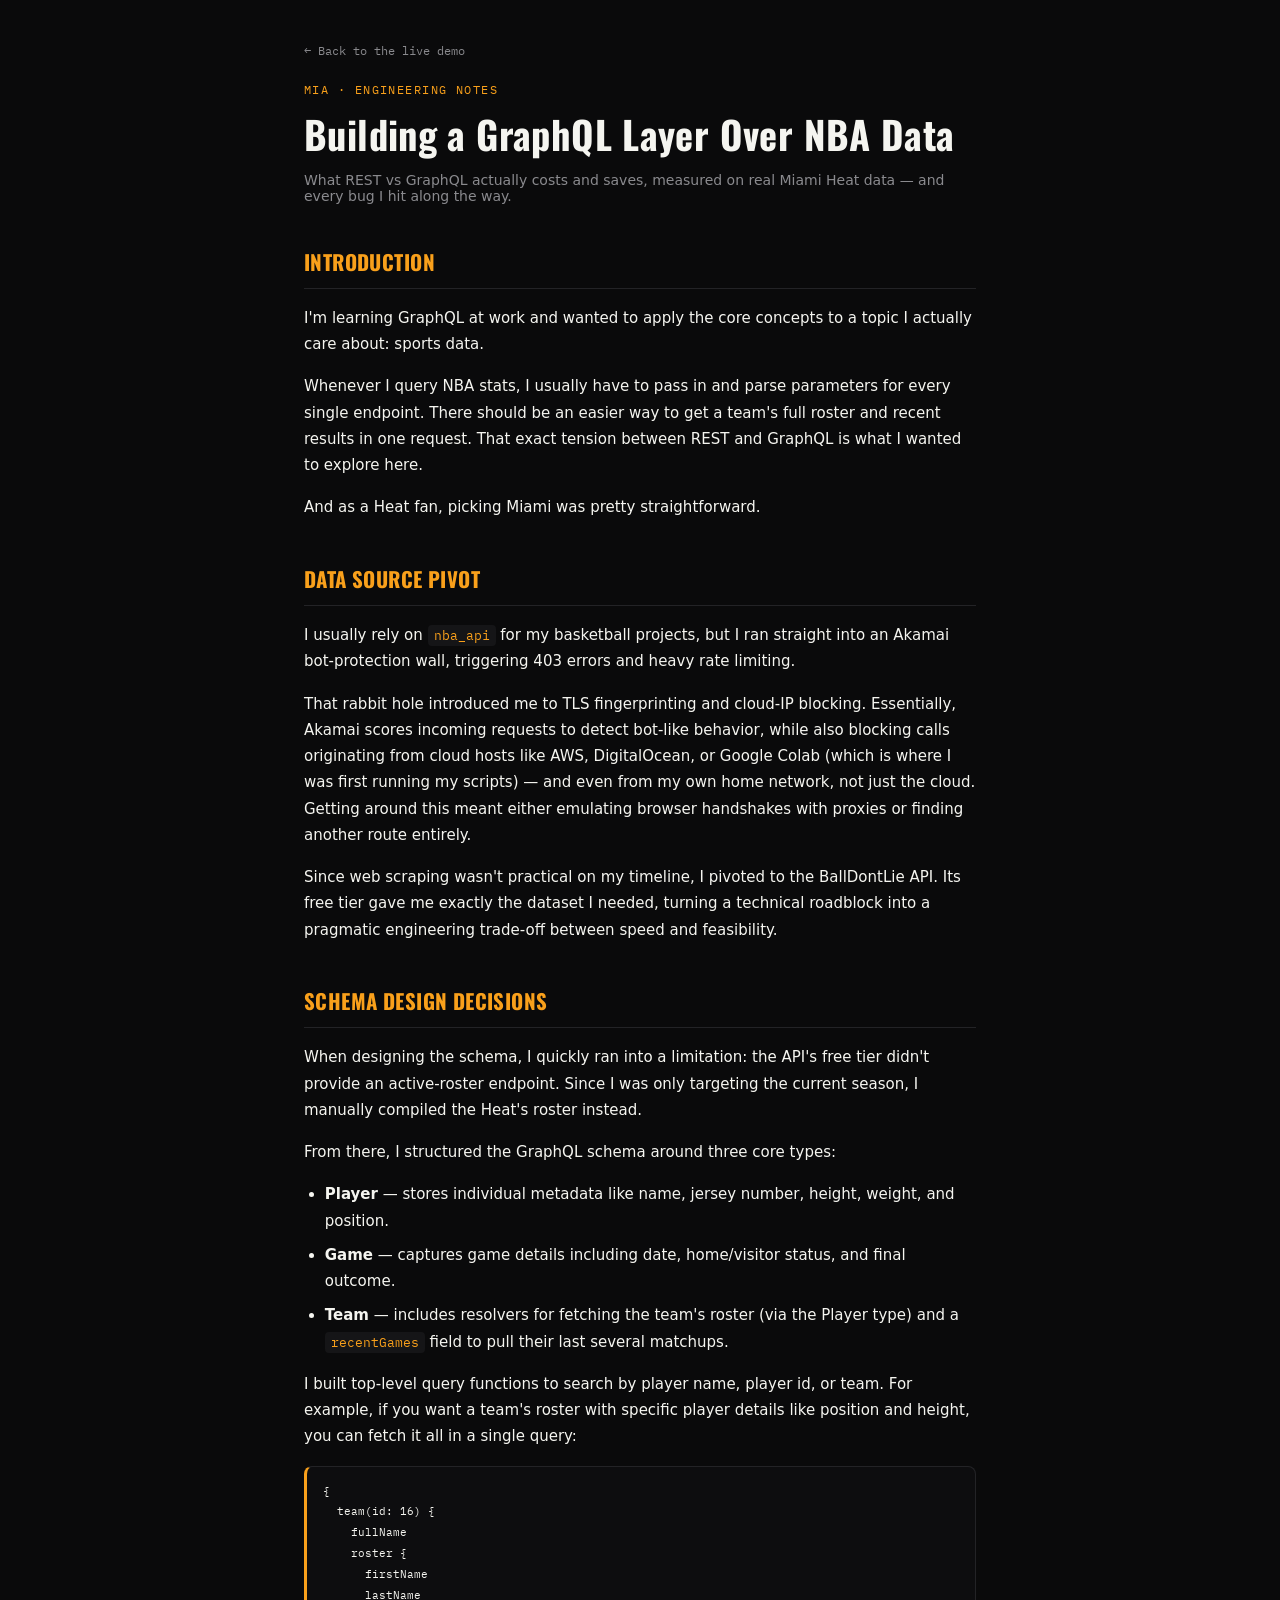
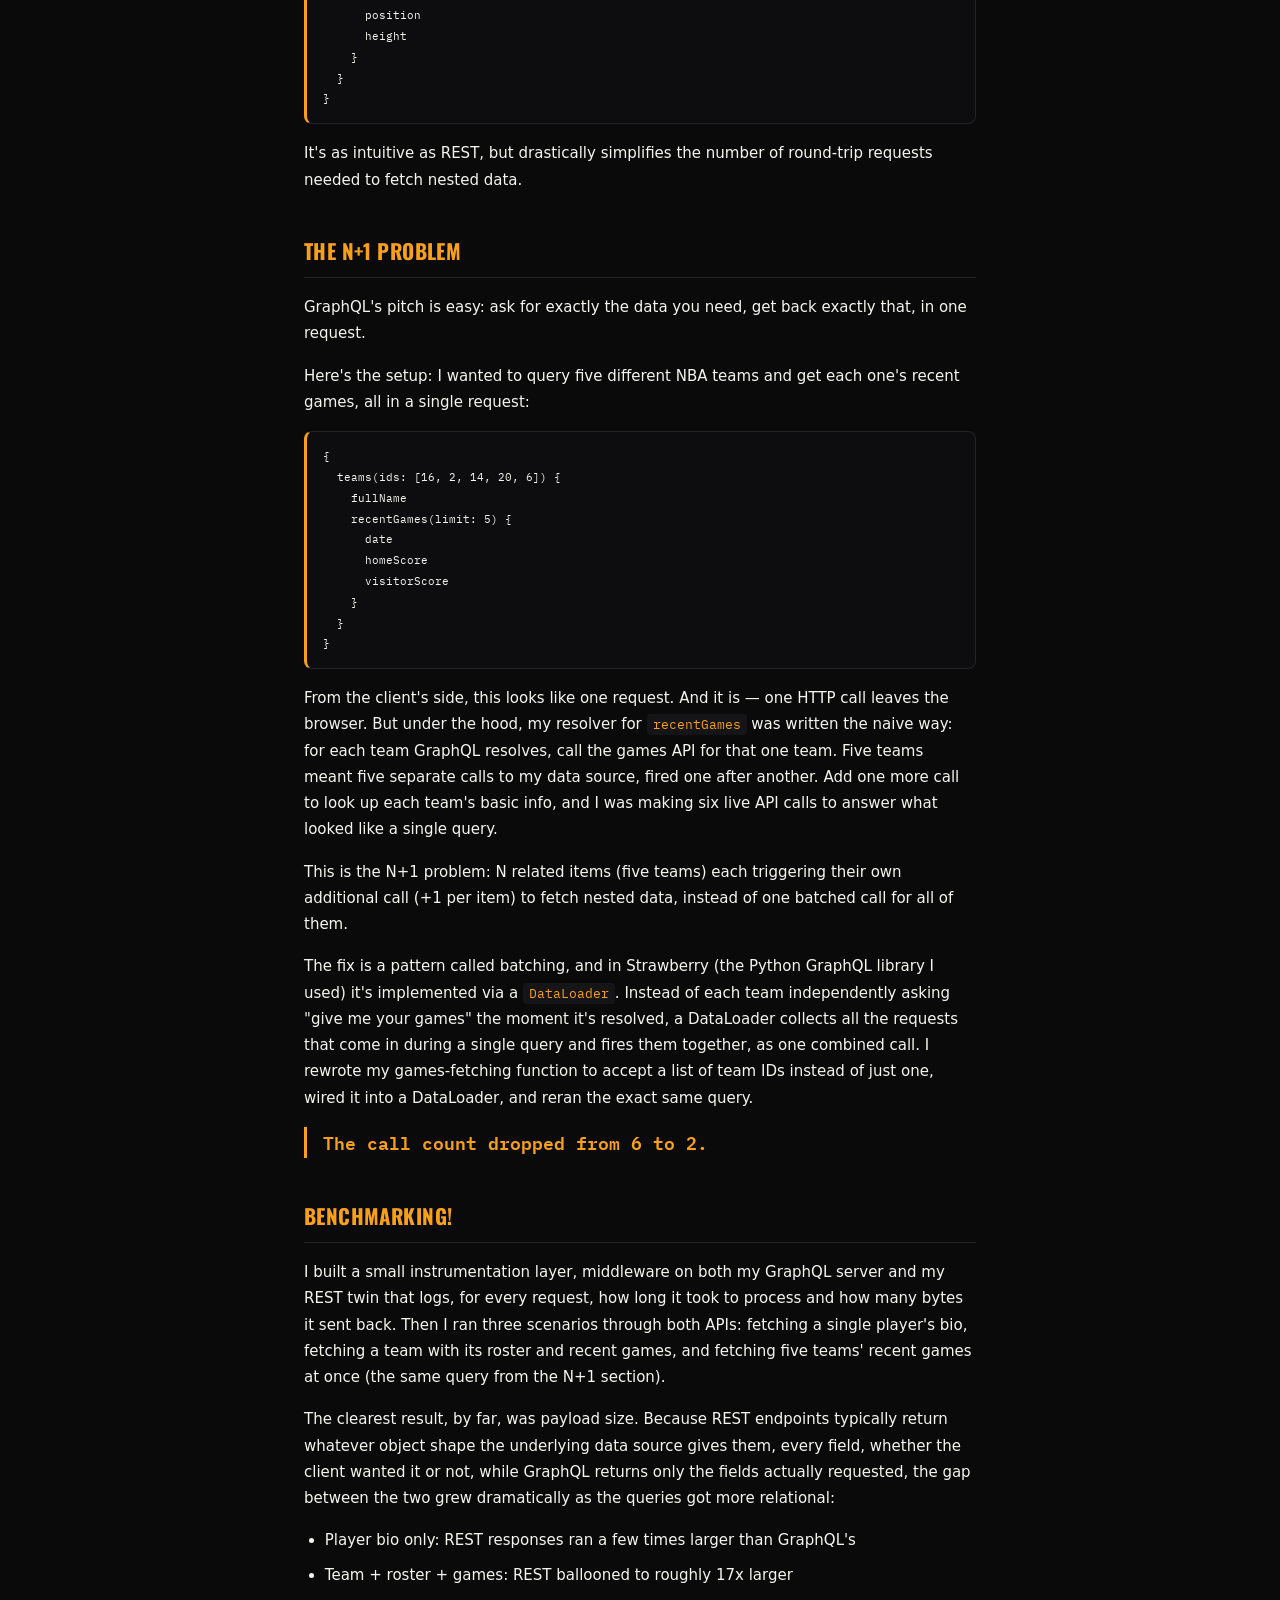
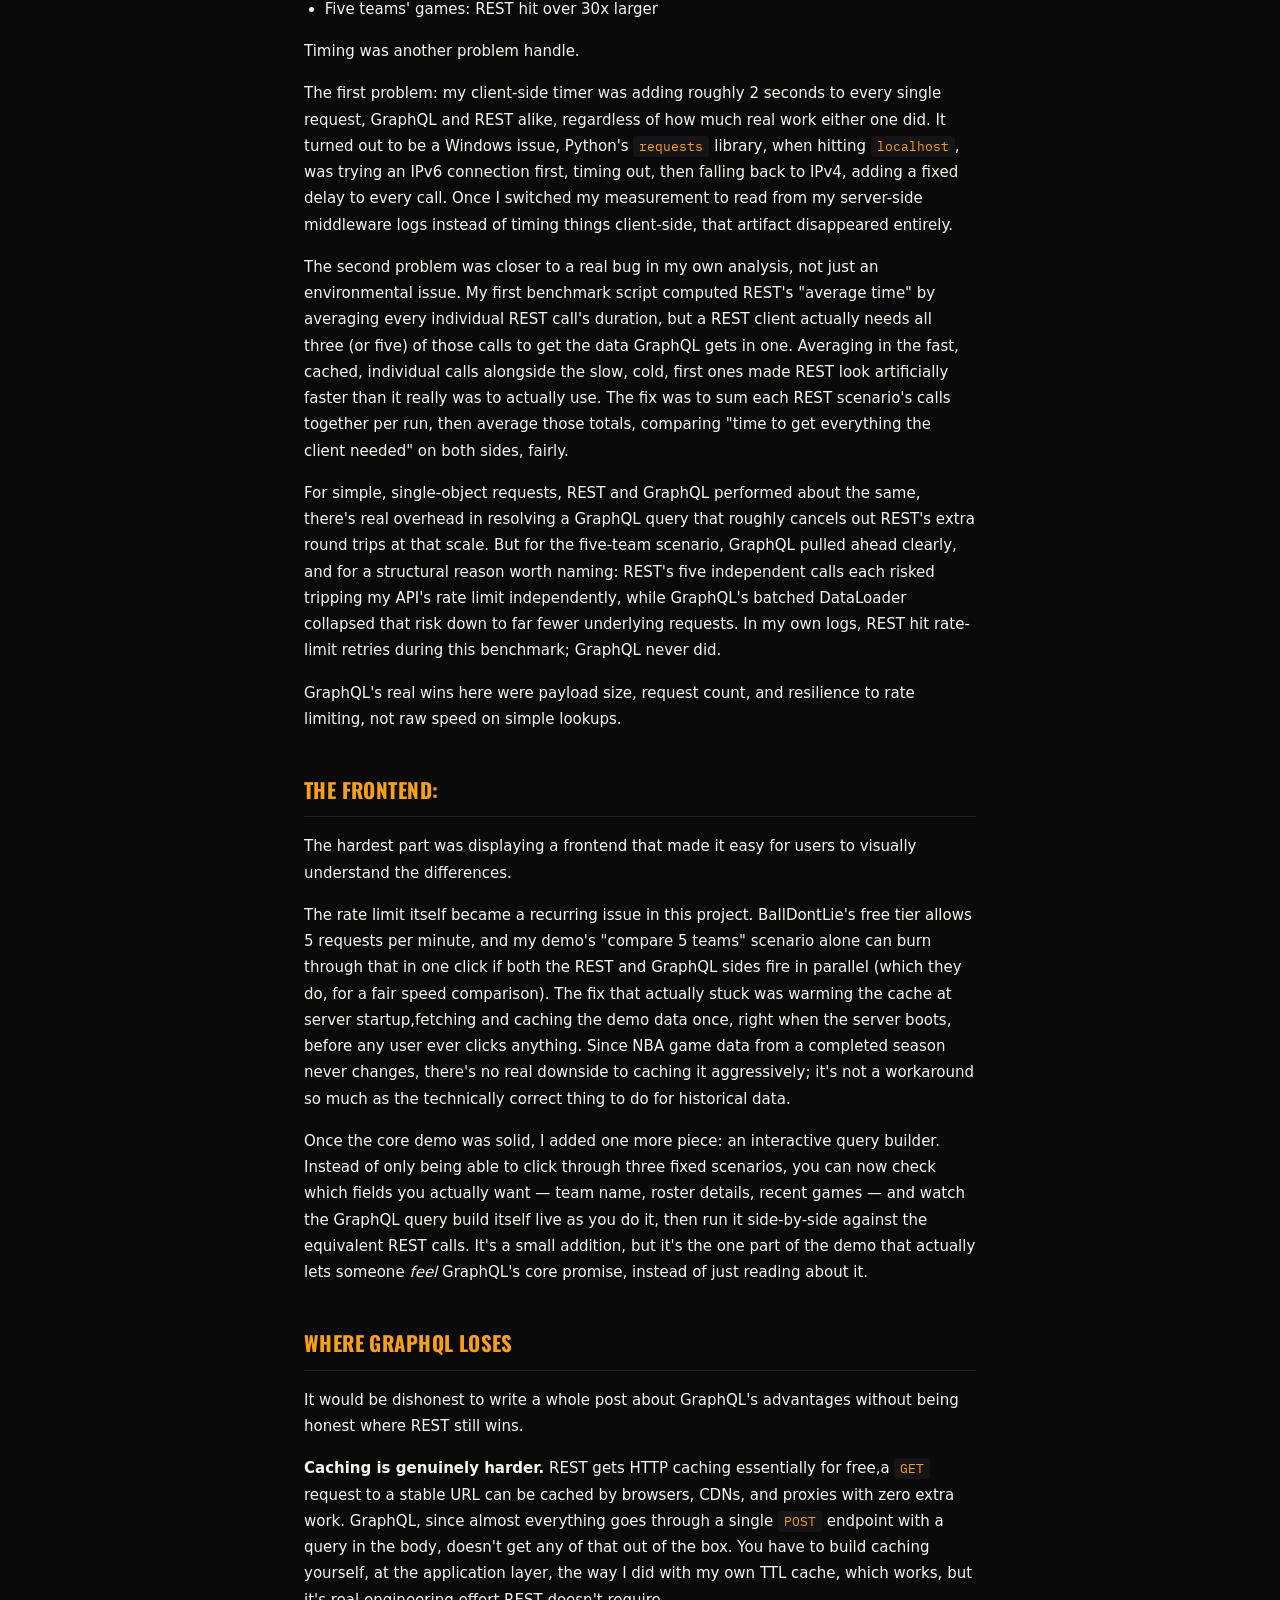
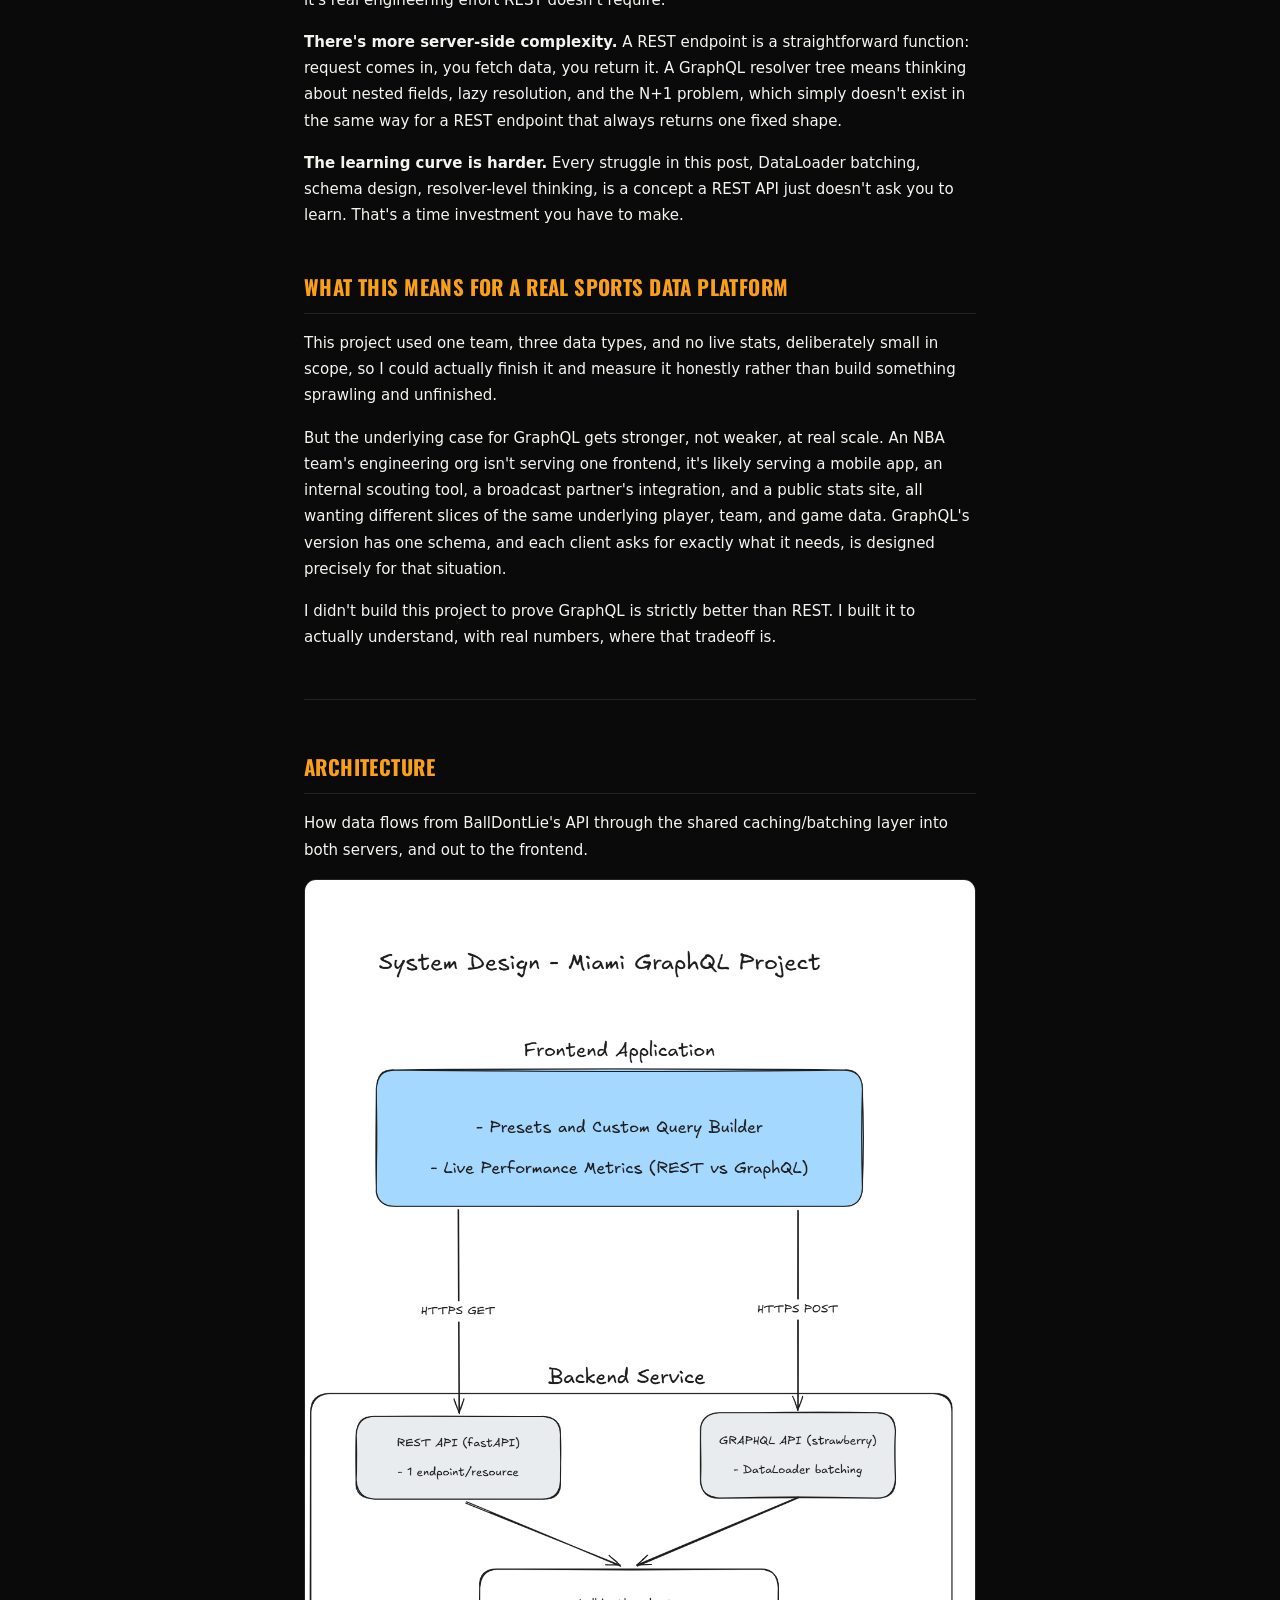
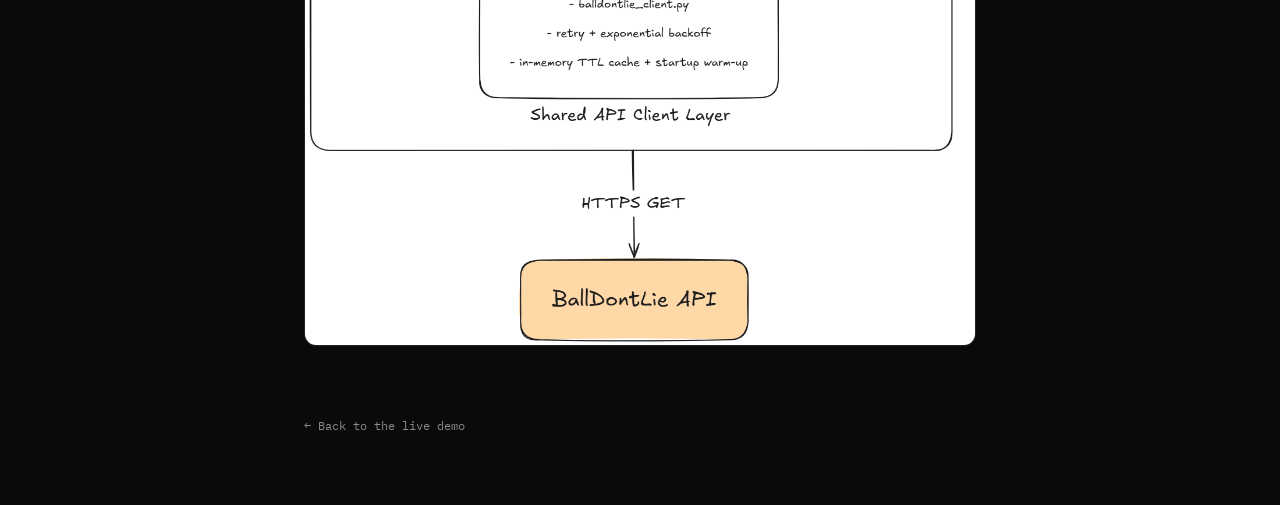
==== frontend/blog.html @ 453917a6 "blog post + arch diagram done" ====
<!DOCTYPE html>
<html lang="en">
<head>
<meta charset="UTF-8" />
<meta name="viewport" content="width=device-width, initial-scale=1.0" />
<title>Building a GraphQL Layer Over NBA Data — Blog</title>
<link rel="preconnect" href="https://fonts.googleapis.com">
<link href="https://fonts.googleapis.com/css2?family=Oswald:wght@500;600;700&family=IBM+Plex+Mono:wght@400;500;600&display=swap" rel="stylesheet">
<link rel="stylesheet" href="style.css" />
<link rel="stylesheet" href="blog.css" />
</head>
<body class="blog-body">

<a href="index.html" class="back-link">← Back to the live demo</a>

<header class="blog-header">
  <p class="eyebrow">MIA · Engineering Notes</p>
  <h1>Building a GraphQL Layer Over NBA Data</h1>
  <p class="subhead">What REST vs GraphQL actually costs and saves, measured on real Miami Heat data — and every bug I hit along the way.</p>
</header>

<article class="blog-article">

  <section>
    <h2>Introduction</h2>
    <p>I'm learning GraphQL at work and wanted to apply the core concepts to a topic I actually care about: sports data.</p>
    <p>Whenever I query NBA stats, I usually have to pass in and parse parameters for every single endpoint. There should be an easier way to get a team's full roster and recent results in one request. That exact tension between REST and GraphQL is what I wanted to explore here.</p>
    <p>And as a Heat fan, picking Miami was pretty straightforward.</p>
  </section>

  <section>
    <h2>Data Source Pivot</h2>
    <p>I usually rely on <code>nba_api</code> for my basketball projects, but I ran straight into an Akamai bot-protection wall, triggering 403 errors and heavy rate limiting.</p>
    <p>That rabbit hole introduced me to TLS fingerprinting and cloud-IP blocking. Essentially, Akamai scores incoming requests to detect bot-like behavior, while also blocking calls originating from cloud hosts like AWS, DigitalOcean, or Google Colab (which is where I was first running my scripts) — and even from my own home network, not just the cloud. Getting around this meant either emulating browser handshakes with proxies or finding another route entirely.</p>
    <p>Since web scraping wasn't practical on my timeline, I pivoted to the BallDontLie API. Its free tier gave me exactly the dataset I needed, turning a technical roadblock into a pragmatic engineering trade-off between speed and feasibility.</p>
  </section>

  <section>
    <h2>Schema Design Decisions</h2>
    <p>When designing the schema, I quickly ran into a limitation: the API's free tier didn't provide an active-roster endpoint. Since I was only targeting the current season, I manually compiled the Heat's roster instead.</p>
    <p>From there, I structured the GraphQL schema around three core types:</p>
    <ul>
      <li><strong>Player</strong> — stores individual metadata like name, jersey number, height, weight, and position.</li>
      <li><strong>Game</strong> — captures game details including date, home/visitor status, and final outcome.</li>
      <li><strong>Team</strong> — includes resolvers for fetching the team's roster (via the Player type) and a <code>recentGames</code> field to pull their last several matchups.</li>
    </ul>
    <p>I built top-level query functions to search by player name, player id, or team. For example, if you want a team's roster with specific player details like position and height, you can fetch it all in a single query:</p>
    <pre class="code-block"><code>{
  team(id: 16) {
    fullName
    roster {
      firstName
      lastName
      position
      height
    }
  }
}</code></pre>
    <p>It's as intuitive as REST, but drastically simplifies the number of round-trip requests needed to fetch nested data.</p>
  </section>

  <section>
    <h2>The N+1 Problem</h2>
    <p>GraphQL's pitch is easy: ask for exactly the data you need, get back exactly that, in one request.</p>
    <p>Here's the setup: I wanted to query five different NBA teams and get each one's recent games, all in a single request:</p>
    <pre class="code-block"><code>{
  teams(ids: [16, 2, 14, 20, 6]) {
    fullName
    recentGames(limit: 5) {
      date
      homeScore
      visitorScore
    }
  }
}</code></pre>
    <p>From the client's side, this looks like one request. And it is — one HTTP call leaves the browser. But under the hood, my resolver for <code>recentGames</code> was written the naive way: for each team GraphQL resolves, call the games API for that one team. Five teams meant five separate calls to my data source, fired one after another. Add one more call to look up each team's basic info, and I was making six live API calls to answer what looked like a single query.</p>
    <p>This is the N+1 problem: N related items (five teams) each triggering their own additional call (+1 per item) to fetch nested data, instead of one batched call for all of them.</p>
    <p>The fix is a pattern called batching, and in Strawberry (the Python GraphQL library I used) it's implemented via a <code>DataLoader</code>. Instead of each team independently asking "give me your games" the moment it's resolved, a DataLoader collects all the requests that come in during a single query and fires them together, as one combined call. I rewrote my games-fetching function to accept a list of team IDs instead of just one, wired it into a DataLoader, and reran the exact same query.</p>
    <p class="callout">The call count dropped from 6 to 2.</p>
  </section>

  <section>
    <h2>Benchmarking!</h2>
    <p> I built a small instrumentation layer, middleware on both my GraphQL server and my REST twin that logs, for every request, how long it took to process and how many bytes it sent back. Then I ran three scenarios through both APIs: fetching a single player's bio, fetching a team with its roster and recent games, and fetching five teams' recent games at once (the same query from the N+1 section).</p>
    <p>The clearest result, by far, was payload size. Because REST endpoints typically return whatever object shape the underlying data source gives them, every field, whether the client wanted it or not, while GraphQL returns only the fields actually requested, the gap between the two grew dramatically as the queries got more relational:</p>
    <ul>
      <li>Player bio only: REST responses ran a few times larger than GraphQL's</li>
      <li>Team + roster + games: REST ballooned to roughly 17x larger</li>
      <li>Five teams' games: REST hit over 30x larger</li>
    </ul>
    <p>Timing was another problem handle.</p>
    <p>The first problem: my client-side timer was adding roughly 2 seconds to every single request, GraphQL and REST alike, regardless of how much real work either one did. It turned out to be a Windows issue, Python's <code>requests</code> library, when hitting <code>localhost</code>, was trying an IPv6 connection first, timing out, then falling back to IPv4, adding a fixed delay to every call. Once I switched my measurement to read from my server-side middleware logs instead of timing things client-side, that artifact disappeared entirely.</p>
    <p>The second problem was closer to a real bug in my own analysis, not just an environmental issue. My first benchmark script computed REST's "average time" by averaging every individual REST call's duration, but a REST client actually needs all three (or five) of those calls to get the data GraphQL gets in one. Averaging in the fast, cached, individual calls alongside the slow, cold, first ones made REST look artificially faster than it really was to actually use. The fix was to sum each REST scenario's calls together per run, then average those totals, comparing "time to get everything the client needed" on both sides, fairly.</p>
    <p>For simple, single-object requests, REST and GraphQL performed about the same, there's real overhead in resolving a GraphQL query that roughly cancels out REST's extra round trips at that scale. But for the five-team scenario, GraphQL pulled ahead clearly, and for a structural reason worth naming: REST's five independent calls each risked tripping my API's rate limit independently, while GraphQL's batched DataLoader collapsed that risk down to far fewer underlying requests. In my own logs, REST hit rate-limit retries during this benchmark; GraphQL never did.</p>
    <p>GraphQL's real wins here were payload size, request count, and resilience to rate limiting, not raw speed on simple lookups.</p>
  </section>

  <section>
    <h2>The Frontend:</h2>
    <p>The hardest part was displaying a frontend that made it easy for users to visually understand the differences.</p>
    <p>The rate limit itself became a recurring issue in this project. BallDontLie's free tier allows 5 requests per minute, and my demo's "compare 5 teams" scenario alone can burn through that in one click if both the REST and GraphQL sides fire in parallel (which they do, for a fair speed comparison). The fix that actually stuck was warming the cache at server startup,fetching and caching the demo data once, right when the server boots, before any user ever clicks anything. Since NBA game data from a completed season never changes, there's no real downside to caching it aggressively; it's not a workaround so much as the technically correct thing to do for historical data.</p>
    <p>Once the core demo was solid, I added one more piece: an interactive query builder. Instead of only being able to click through three fixed scenarios, you can now check which fields you actually want — team name, roster details, recent games — and watch the GraphQL query build itself live as you do it, then run it side-by-side against the equivalent REST calls. It's a small addition, but it's the one part of the demo that actually lets someone <em>feel</em> GraphQL's core promise, instead of just reading about it.</p>
  </section>

  <section>
    <h2>Where GraphQL Loses</h2>
    <p>It would be dishonest to write a whole post about GraphQL's advantages without being honest where REST still wins.</p>
    <p><strong>Caching is genuinely harder.</strong> REST gets HTTP caching essentially for free,a <code>GET</code> request to a stable URL can be cached by browsers, CDNs, and proxies with zero extra work. GraphQL, since almost everything goes through a single <code>POST</code> endpoint with a query in the body, doesn't get any of that out of the box. You have to build caching yourself, at the application layer, the way I did with my own TTL cache, which works, but it's real engineering effort REST doesn't require.</p>
    <p><strong>There's more server-side complexity.</strong> A REST endpoint is a straightforward function: request comes in, you fetch data, you return it. A GraphQL resolver tree means thinking about nested fields, lazy resolution, and the N+1 problem, which simply doesn't exist in the same way for a REST endpoint that always returns one fixed shape.</p>
    <p><strong>The learning curve is harder.</strong> Every struggle in this post, DataLoader batching, schema design, resolver-level thinking,  is a concept a REST API just doesn't ask you to learn. That's a time investment you have to make.</p>
  </section>

  <section>
    <h2>What This Means for a Real Sports Data Platform</h2>
    <p>This project used one team, three data types, and no live stats,  deliberately small in scope, so I could actually finish it and measure it honestly rather than build something sprawling and unfinished.</p>
    <p>But the underlying case for GraphQL gets stronger, not weaker, at real scale. An NBA team's engineering org isn't serving one frontend, it's likely serving a mobile app, an internal scouting tool, a broadcast partner's integration, and a public stats site, all wanting different slices of the same underlying player, team, and game data. GraphQL's version has one schema, and each client asks for exactly what it needs, is designed precisely for that situation.</p>
    <p>I didn't build this project to prove GraphQL is strictly better than REST. I built it to actually understand, with real numbers, where that tradeoff is.</p>
  </section>

  <section class="diagram-section">
    <h2>Architecture</h2>
    <p>How data flows from BallDontLie's API through the shared caching/batching layer into both servers, and out to the frontend.</p>
    <img src="architecture-diagram.png" alt="Architecture diagram: BallDontLie API to shared client layer to GraphQL and REST servers to frontend" class="diagram-image" />
  </section>

</article>

<a href="index.html" class="back-link back-link-bottom">← Back to the live demo</a>

</body>
</html>
---- frontend/style.css ----
:root {
  --bg: #0a0a0b;
  --panel: #151517;
  --panel-border: #232326;
  --heat-red: #98002e;
  --heat-red-bright: #c2185b;
  --heat-gold: #f9a01b;
  --text-primary: #f5f5f0;
  --text-muted: #8a8a8e;
  --rest-accent: #7a7a82;
  --font-display: "Oswald", sans-serif;
  --font-mono: "IBM Plex Mono", monospace;
}

* { box-sizing: border-box; }

body {
  background: var(--bg);
  color: var(--text-primary);
  font-family: system-ui, sans-serif;
  max-width: 960px;
  margin: 0 auto;
  padding: 2.5rem 1.5rem 3rem;
}

.scoreboard-header {
  text-align: center;
  margin-bottom: 2rem;
}

.eyebrow {
  font-family: var(--font-mono);
  font-size: 12px;
  letter-spacing: 0.12em;
  text-transform: uppercase;
  color: var(--heat-gold);
  margin: 0 0 0.5rem;
}

.scoreboard-header h1 {
  font-family: var(--font-display);
  font-weight: 700;
  font-size: clamp(2rem, 5vw, 3rem);
  letter-spacing: 0.02em;
  text-transform: uppercase;
  margin: 0;
}

.scoreboard-header .vs {
  color: var(--heat-red-bright);
  font-style: italic;
  margin: 0 0.3em;
}

.subhead {
  color: var(--text-muted);
  font-size: 14px;
  margin: 0.6rem 0 0;
}

/* --- Mode toggle --- */
.mode-toggle {
  display: flex;
  justify-content: center;
  gap: 6px;
  margin-bottom: 1.25rem;
}

.mode-btn {
  font-family: var(--font-mono);
  font-size: 12px;
  background: transparent;
  border: 1px solid var(--panel-border);
  color: var(--text-muted);
  padding: 6px 14px;
  border-radius: 6px;
  cursor: pointer;
}

.mode-btn.active {
  color: var(--bg);
  background: var(--heat-gold);
  border-color: var(--heat-gold);
}

.mode-btn:disabled {
  opacity: 0.5;
  cursor: not-allowed;
}

/* --- Preset scenario buttons --- */
.scenario-select {
  display: flex;
  justify-content: center;
  gap: 8px;
  margin-bottom: 2rem;
  flex-wrap: wrap;
}

.scenario-btn {
  font-family: var(--font-mono);
  font-size: 13px;
  background: transparent;
  border: 1px solid var(--panel-border);
  color: var(--text-muted);
  padding: 8px 16px;
  border-radius: 999px;
  cursor: pointer;
  transition: border-color 0.15s ease, color 0.15s ease;
}

.scenario-btn:hover {
  border-color: var(--heat-gold);
  color: var(--text-primary);
}

.scenario-btn.active {
  border-color: var(--heat-gold);
  color: var(--heat-gold);
  background: rgba(249, 160, 27, 0.08);
}

.scenario-btn:focus-visible {
  outline: 2px solid var(--heat-gold);
  outline-offset: 2px;
}

.scenario-btn:disabled {
  opacity: 0.5;
  cursor: not-allowed;
}

/* --- Query builder --- */
.builder-panel {
  display: none;
  background: var(--panel);
  border: 1px solid var(--panel-border);
  border-radius: 12px;
  padding: 1.25rem;
  margin-bottom: 1.5rem;
}

.builder-panel.active {
  display: block;
}

.builder-row {
  display: flex;
  align-items: center;
  gap: 10px;
  margin-bottom: 1.25rem;
  flex-wrap: wrap;
}

.builder-row label {
  font-family: var(--font-mono);
  font-size: 12px;
  color: var(--text-muted);
}

.team-locked {
  display: flex;
  align-items: center;
  gap: 6px;
  font-family: var(--font-mono);
  font-size: 13px;
  color: var(--heat-gold);
  background: rgba(249, 160, 27, 0.08);
  border: 1px solid var(--heat-gold);
  border-radius: 6px;
  padding: 5px 12px;
}

.team-locked-note {
  font-size: 11px;
  color: var(--text-muted);
}

.builder-columns {
  display: grid;
  grid-template-columns: repeat(auto-fit, minmax(180px, 1fr));
  gap: 1.5rem;
  margin-bottom: 1.25rem;
}

.field-group-title {
  font-family: var(--font-mono);
  font-size: 12px;
  color: var(--heat-gold);
  text-transform: uppercase;
  letter-spacing: 0.05em;
  margin: 0 0 0.6rem;
}

.field-group label {
  display: block;
  font-size: 13px;
  color: var(--text-primary);
  margin-bottom: 6px;
  cursor: pointer;
}

.field-group input[type="checkbox"] {
  margin-right: 6px;
  accent-color: var(--heat-gold);
}

.nested-fields {
  padding-left: 1.1rem;
  border-left: 2px solid var(--panel-border);
}

.nested-fields.disabled {
  opacity: 0.35;
  pointer-events: none;
}

.limit-row {
  display: flex;
  align-items: center;
  gap: 8px;
}

.limit-row input {
  width: 50px;
  background: #0d0d0f;
  color: var(--text-primary);
  border: 1px solid var(--panel-border);
  border-radius: 4px;
  padding: 3px 6px;
  font-family: var(--font-mono);
  font-size: 12px;
}

.query-preview .response-body {
  max-height: 160px;
  margin-bottom: 0;
}

.run-btn {
  margin-top: 1rem;
  width: 100%;
  font-family: var(--font-display);
  font-weight: 600;
  text-transform: uppercase;
  letter-spacing: 0.04em;
  background: var(--heat-red-bright);
  color: white;
  border: none;
  border-radius: 8px;
  padding: 10px;
  cursor: pointer;
  transition: background 0.15s ease;
}

.run-btn:hover {
  background: var(--heat-gold);
  color: var(--bg);
}

.run-btn:disabled {
  background: var(--panel-border);
  color: var(--text-muted);
  cursor: not-allowed;
}

/* --- Progress bar --- */
.progress-track {
  height: 3px;
  background: var(--panel-border);
  border-radius: 999px;
  overflow: hidden;
  margin-bottom: 1.5rem;
  opacity: 0;
  transition: opacity 0.2s ease;
}

.progress-track.active {
  opacity: 1;
}

.progress-fill {
  height: 100%;
  width: 30%;
  background: linear-gradient(90deg, var(--heat-red-bright), var(--heat-gold));
  border-radius: 999px;
  animation: progress-slide 1s ease-in-out infinite;
}

@keyframes progress-slide {
  0% { transform: translateX(-100%); }
  100% { transform: translateX(400%); }
}

/* --- Matchup panels --- */
.matchup {
  display: grid;
  grid-template-columns: 1fr auto 1fr;
  gap: 1rem;
  align-items: start;
}

@media (max-width: 700px) {
  .matchup {
    grid-template-columns: 1fr;
  }
  .vs-divider {
    display: none;
  }
}

.vs-divider {
  font-family: var(--font-display);
  font-weight: 700;
  font-style: italic;
  color: var(--panel-border);
  font-size: 1.4rem;
  align-self: center;
  padding-top: 3rem;
}

.panel {
  background: var(--panel);
  border: 1px solid var(--panel-border);
  border-radius: 12px;
  padding: 1.25rem;
  border-top: 3px solid var(--rest-accent);
}

.panel-graphql {
  border-top-color: var(--heat-red-bright);
}

.panel-tag-row {
  display: flex;
  justify-content: space-between;
  align-items: center;
  margin-bottom: 0.75rem;
}

.panel-tag {
  font-family: var(--font-mono);
  font-size: 11px;
  letter-spacing: 0.08em;
  color: var(--text-muted);
}

.panel-graphql .panel-tag {
  color: var(--heat-gold);
}

.expand-btn {
  display: flex;
  align-items: center;
  gap: 4px;
  font-family: var(--font-mono);
  font-size: 11px;
  color: var(--text-muted);
  background: transparent;
  border: 1px solid var(--panel-border);
  border-radius: 6px;
  padding: 4px 8px;
  cursor: pointer;
  transition: color 0.15s ease, border-color 0.15s ease;
}

.expand-btn:hover {
  color: var(--text-primary);
  border-color: var(--text-muted);
}

.panel-graphql .expand-btn:hover {
  color: var(--heat-gold);
  border-color: var(--heat-gold);
}

.response-body {
  font-family: var(--font-mono);
  font-size: 12px;
  line-height: 1.6;
  background: #0d0d0f;
  border: 1px solid var(--panel-border);
  border-radius: 8px;
  padding: 12px;
  max-height: 220px;
  overflow: auto;
  white-space: pre-wrap;
  word-break: break-word;
  color: var(--text-primary);
  margin: 0 0 1rem;
  position: relative;
}

.response-body.is-error {
  color: var(--heat-red-bright);
}

.stat-line {
  display: flex;
  gap: 1.25rem;
  border-top: 1px solid var(--panel-border);
  padding-top: 0.85rem;
}

.stat {
  display: flex;
  flex-direction: column;
}

.stat-value {
  font-family: var(--font-mono);
  font-weight: 600;
  font-size: 18px;
  color: var(--text-primary);
}

.panel-graphql .stat-value {
  color: var(--heat-gold);
  text-shadow: 0 0 12px rgba(249, 160, 27, 0.35);
}

.panel-rest .stat-value {
  text-shadow: 0 0 12px rgba(122, 122, 130, 0.25);
}

.stat-label {
  font-family: var(--font-mono);
  font-size: 10px;
  color: var(--text-muted);
  text-transform: uppercase;
  letter-spacing: 0.06em;
}

/* --- JSON syntax highlighting --- */
.json-key { color: var(--heat-gold); }
.json-string { color: #d7d7d2; }
.json-number { color: var(--heat-red-bright); }
.json-boolean, .json-null { color: var(--text-muted); font-style: italic; }

/* --- Coming soon section --- */
.coming-soon {
  margin-top: 2.5rem;
  padding-top: 2rem;
  border-top: 1px solid var(--panel-border);
}

.coming-soon-title {
  font-family: var(--font-display);
  font-size: 14px;
  text-transform: uppercase;
  letter-spacing: 0.06em;
  color: var(--text-muted);
  text-align: center;
  margin: 0 0 1.25rem;
}

.coming-soon-grid {
  display: grid;
  grid-template-columns: repeat(auto-fit, minmax(240px, 1fr));
  gap: 1rem;
}

.coming-soon-card {
  background: var(--panel);
  border: 1px dashed var(--panel-border);
  border-radius: 12px;
  padding: 1.25rem;
  position: relative;
}

.coming-soon-icon {
  color: var(--heat-gold);
  margin-bottom: 0.6rem;
}

.coming-soon-label {
  font-family: var(--font-display);
  font-size: 15px;
  font-weight: 600;
  text-transform: uppercase;
  letter-spacing: 0.02em;
  margin: 0 0 0.5rem;
}

.coming-soon-desc {
  font-size: 13px;
  color: var(--text-muted);
  line-height: 1.5;
  margin: 0 0 0.75rem;
}

.coming-soon-badge {
  display: inline-block;
  font-family: var(--font-mono);
  font-size: 10px;
  text-transform: uppercase;
  letter-spacing: 0.06em;
  color: var(--text-muted);
  border: 1px solid var(--panel-border);
  border-radius: 999px;
  padding: 3px 10px;
}

.rate-limit-note {
  text-align: center;
  color: var(--text-muted);
  font-size: 12px;
  margin-top: 2rem;
}

/* --- Modal --- */
.modal-overlay {
  display: none;
  position: fixed;
  inset: 0;
  background: rgba(0, 0, 0, 0.75);
  backdrop-filter: blur(3px);
  z-index: 100;
  align-items: center;
  justify-content: center;
  padding: 2rem;
}

.modal-overlay.open {
  display: flex;
}

.modal {
  background: var(--panel);
  border: 1px solid var(--panel-border);
  border-radius: 12px;
  width: 100%;
  max-width: 800px;
  max-height: 85vh;
  display: flex;
  flex-direction: column;
  overflow: hidden;
}

.modal-header {
  display: flex;
  align-items: center;
  gap: 12px;
  padding: 1rem 1.25rem;
  border-bottom: 1px solid var(--panel-border);
}

.modal-tag {
  font-family: var(--font-mono);
  font-size: 11px;
  color: var(--heat-gold);
  border: 1px solid var(--heat-gold);
  border-radius: 999px;
  padding: 2px 10px;
}

.modal-header h2 {
  font-family: var(--font-display);
  font-size: 16px;
  margin: 0;
  flex: 1;
  text-transform: uppercase;
  letter-spacing: 0.03em;
}

.modal-actions {
  display: flex;
  gap: 8px;
}

.copy-btn, .close-btn {
  font-family: var(--font-mono);
  font-size: 12px;
  background: transparent;
  border: 1px solid var(--panel-border);
  color: var(--text-muted);
  border-radius: 6px;
  padding: 5px 10px;
  cursor: pointer;
}

.copy-btn:hover, .close-btn:hover {
  color: var(--text-primary);
  border-color: var(--text-muted);
}

.modal-body {
  margin: 0;
  padding: 1.25rem;
  overflow: auto;
  font-family: var(--font-mono);
  font-size: 13px;
  line-height: 1.7;
  white-space: pre-wrap;
  word-break: break-word;
}

@media (prefers-reduced-motion: no-preference) {
  .response-body {
    animation: fade-in 0.2s ease;
  }
}

@keyframes fade-in {
  from { opacity: 0; }
  to { opacity: 1; }
}

.coming-soon-card {
  text-decoration: none;
  color: inherit;
  display: block;
  transition: border-color 0.15s ease;
}

.coming-soon-card:hover {
  border-color: var(--heat-gold);
}
---- frontend/blog.css ----
.blog-body {
  max-width: 720px;
}

.back-link {
  display: inline-block;
  font-family: var(--font-mono);
  font-size: 12px;
  color: var(--text-muted);
  text-decoration: none;
  margin-bottom: 1.5rem;
  transition: color 0.15s ease;
}

.back-link:hover {
  color: var(--heat-gold);
}

.back-link-bottom {
  margin-top: 2rem;
}

.blog-header {
  text-align: left;
  margin-bottom: 2.5rem;
}

.blog-header h1 {
  font-family: var(--font-display);
  font-weight: 700;
  font-size: clamp(1.7rem, 4vw, 2.4rem);
  text-transform: none;
  letter-spacing: 0.01em;
  margin: 0.4rem 0;
}

.blog-article {
  font-size: 15px;
  line-height: 1.75;
  color: var(--text-primary);
}

.blog-article section {
  margin-bottom: 2.5rem;
}

.blog-article h2 {
  font-family: var(--font-display);
  font-size: 1.3rem;
  text-transform: uppercase;
  letter-spacing: 0.02em;
  color: var(--heat-gold);
  border-bottom: 1px solid var(--panel-border);
  padding-bottom: 0.5rem;
  margin-bottom: 1rem;
}

.blog-article p {
  margin: 0 0 1rem;
}

.blog-article ul {
  margin: 0 0 1rem;
  padding-left: 1.3rem;
}

.blog-article li {
  margin-bottom: 0.5rem;
}

.blog-article code {
  font-family: var(--font-mono);
  font-size: 0.85em;
  background: var(--panel);
  padding: 2px 6px;
  border-radius: 4px;
  color: var(--heat-gold);
}

.blog-article .code-block {
  font-family: var(--font-mono);
  font-size: 13px;
  line-height: 1.6;
  background: #0d0d0f;
  border: 1px solid var(--panel-border);
  border-left: 3px solid var(--heat-gold);
  border-radius: 8px;
  padding: 14px 16px;
  overflow-x: auto;
  margin: 0 0 1rem;
}

.blog-article .code-block code {
  background: none;
  padding: 0;
  color: var(--text-primary);
}

.callout {
  font-family: var(--font-mono);
  font-size: 1.1rem;
  font-weight: 600;
  color: var(--heat-gold);
  border-left: 3px solid var(--heat-gold);
  padding-left: 1rem;
  margin: 1.5rem 0;
}

.diagram-section {
  margin-top: 3rem;
  padding-top: 2rem;
  border-top: 1px solid var(--panel-border);
}

.diagram-placeholder {
  display: flex;
  flex-direction: column;
  align-items: center;
  justify-content: center;
  gap: 0.75rem;
  background: var(--panel);
  border: 1px dashed var(--panel-border);
  border-radius: 12px;
  padding: 3rem 1rem;
  color: var(--text-muted);
}

.diagram-placeholder p {
  font-family: var(--font-mono);
  font-size: 12px;
  text-transform: uppercase;
  letter-spacing: 0.06em;
  margin: 0;
}

.diagram-image {
  width: 100%;
  border-radius: 12px;
  border: 1px solid var(--panel-border);
  display: block;
}
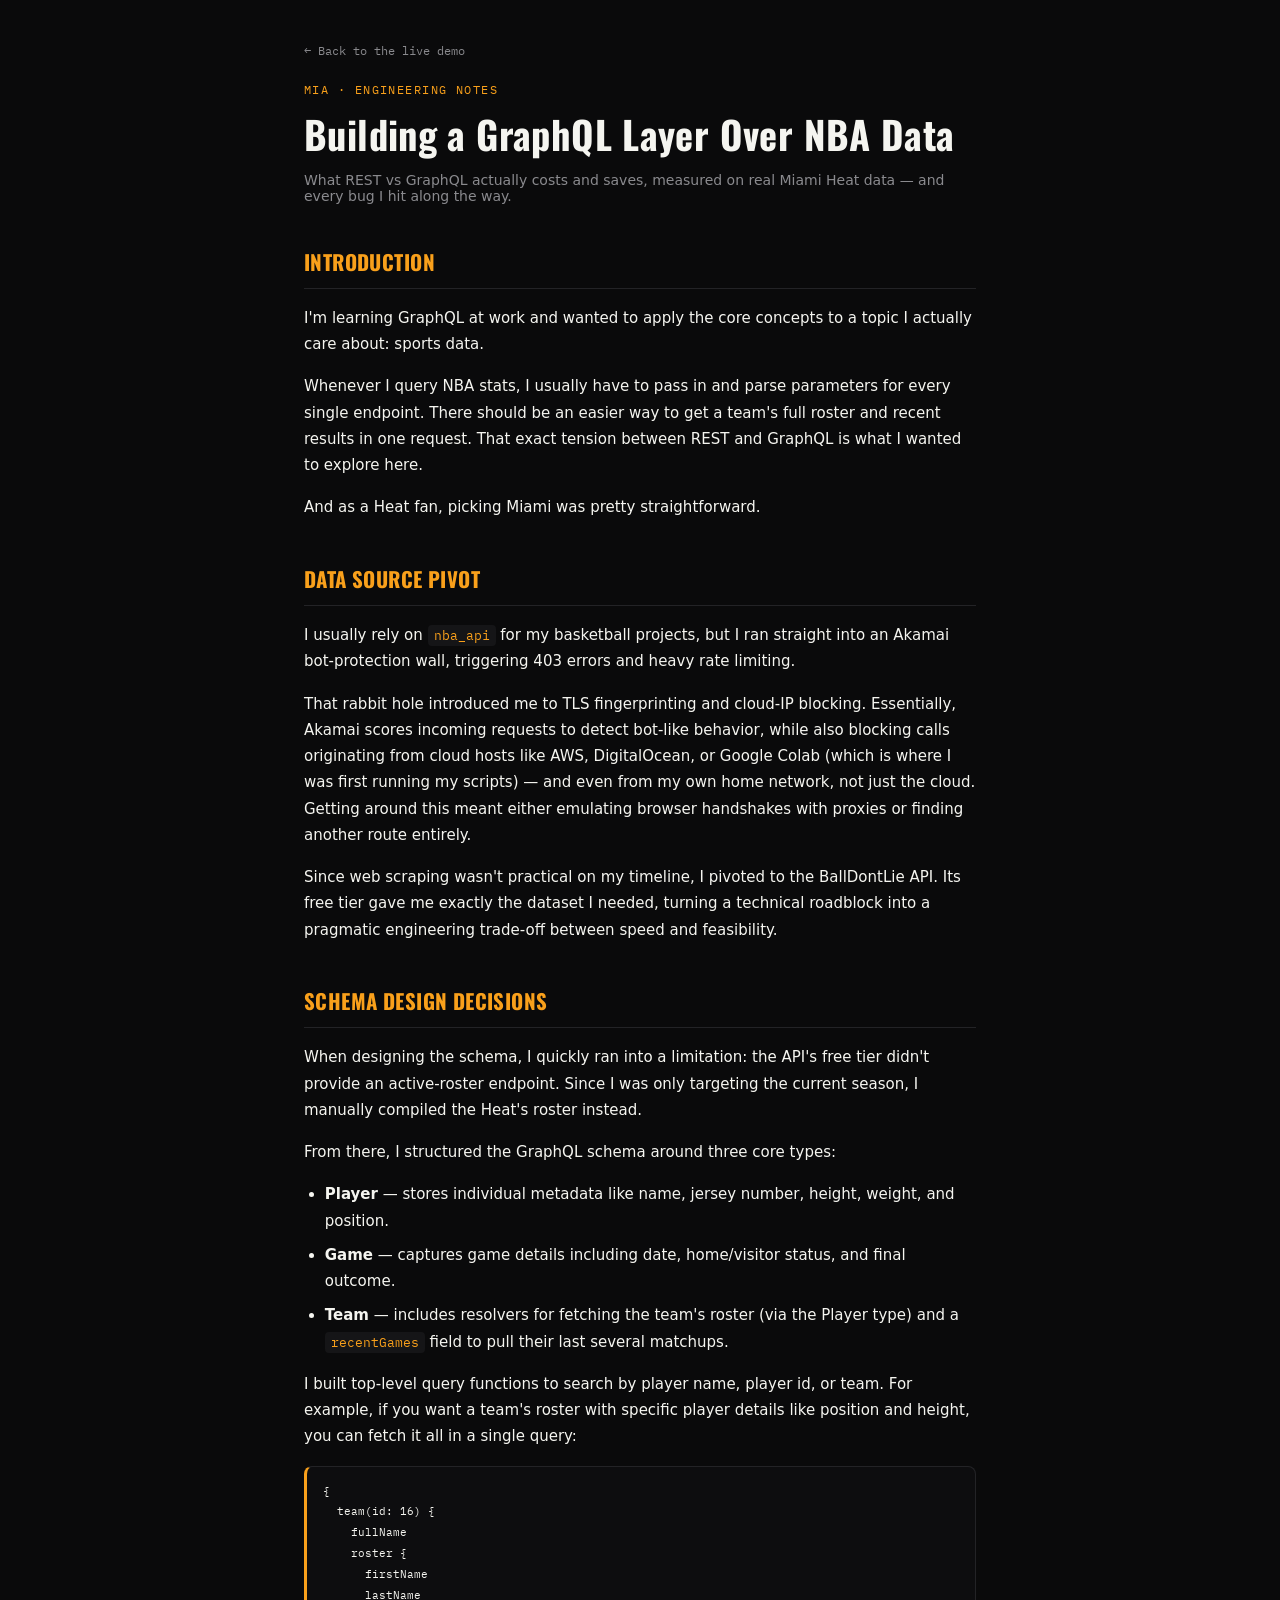
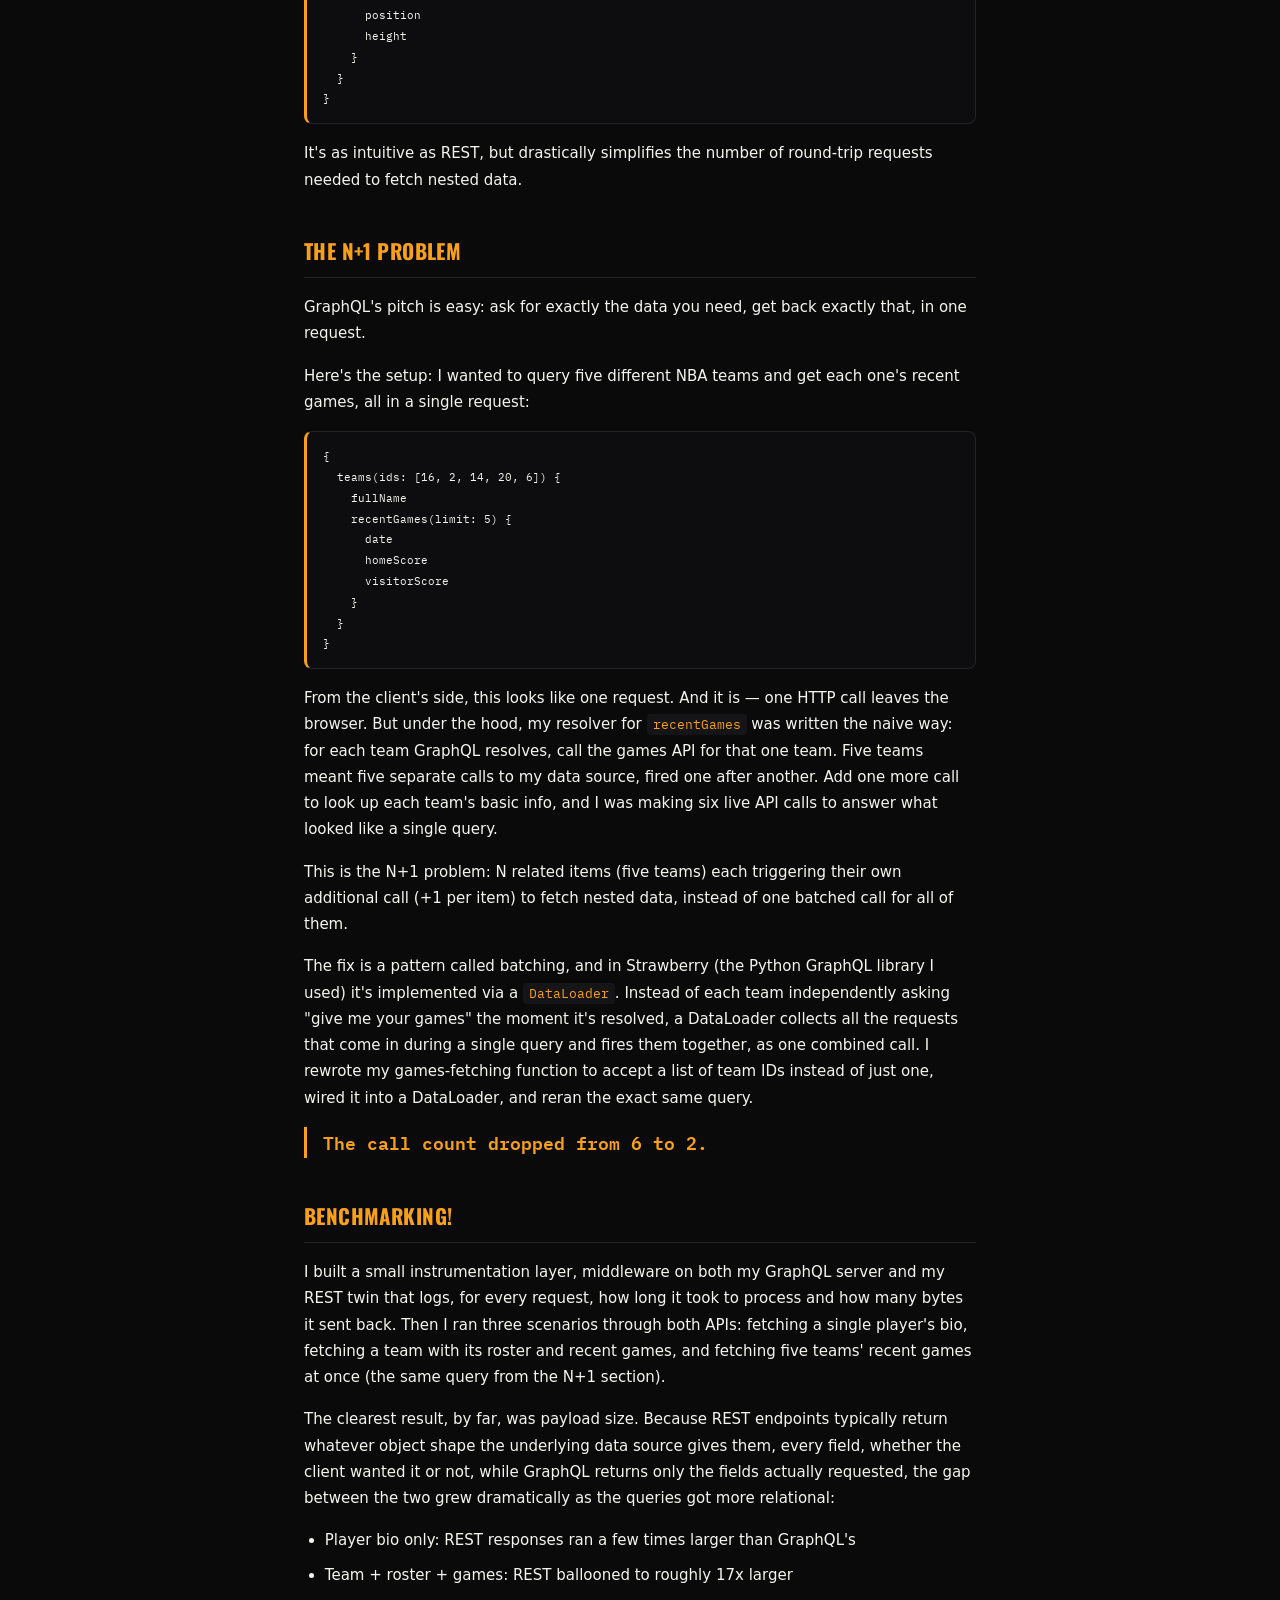
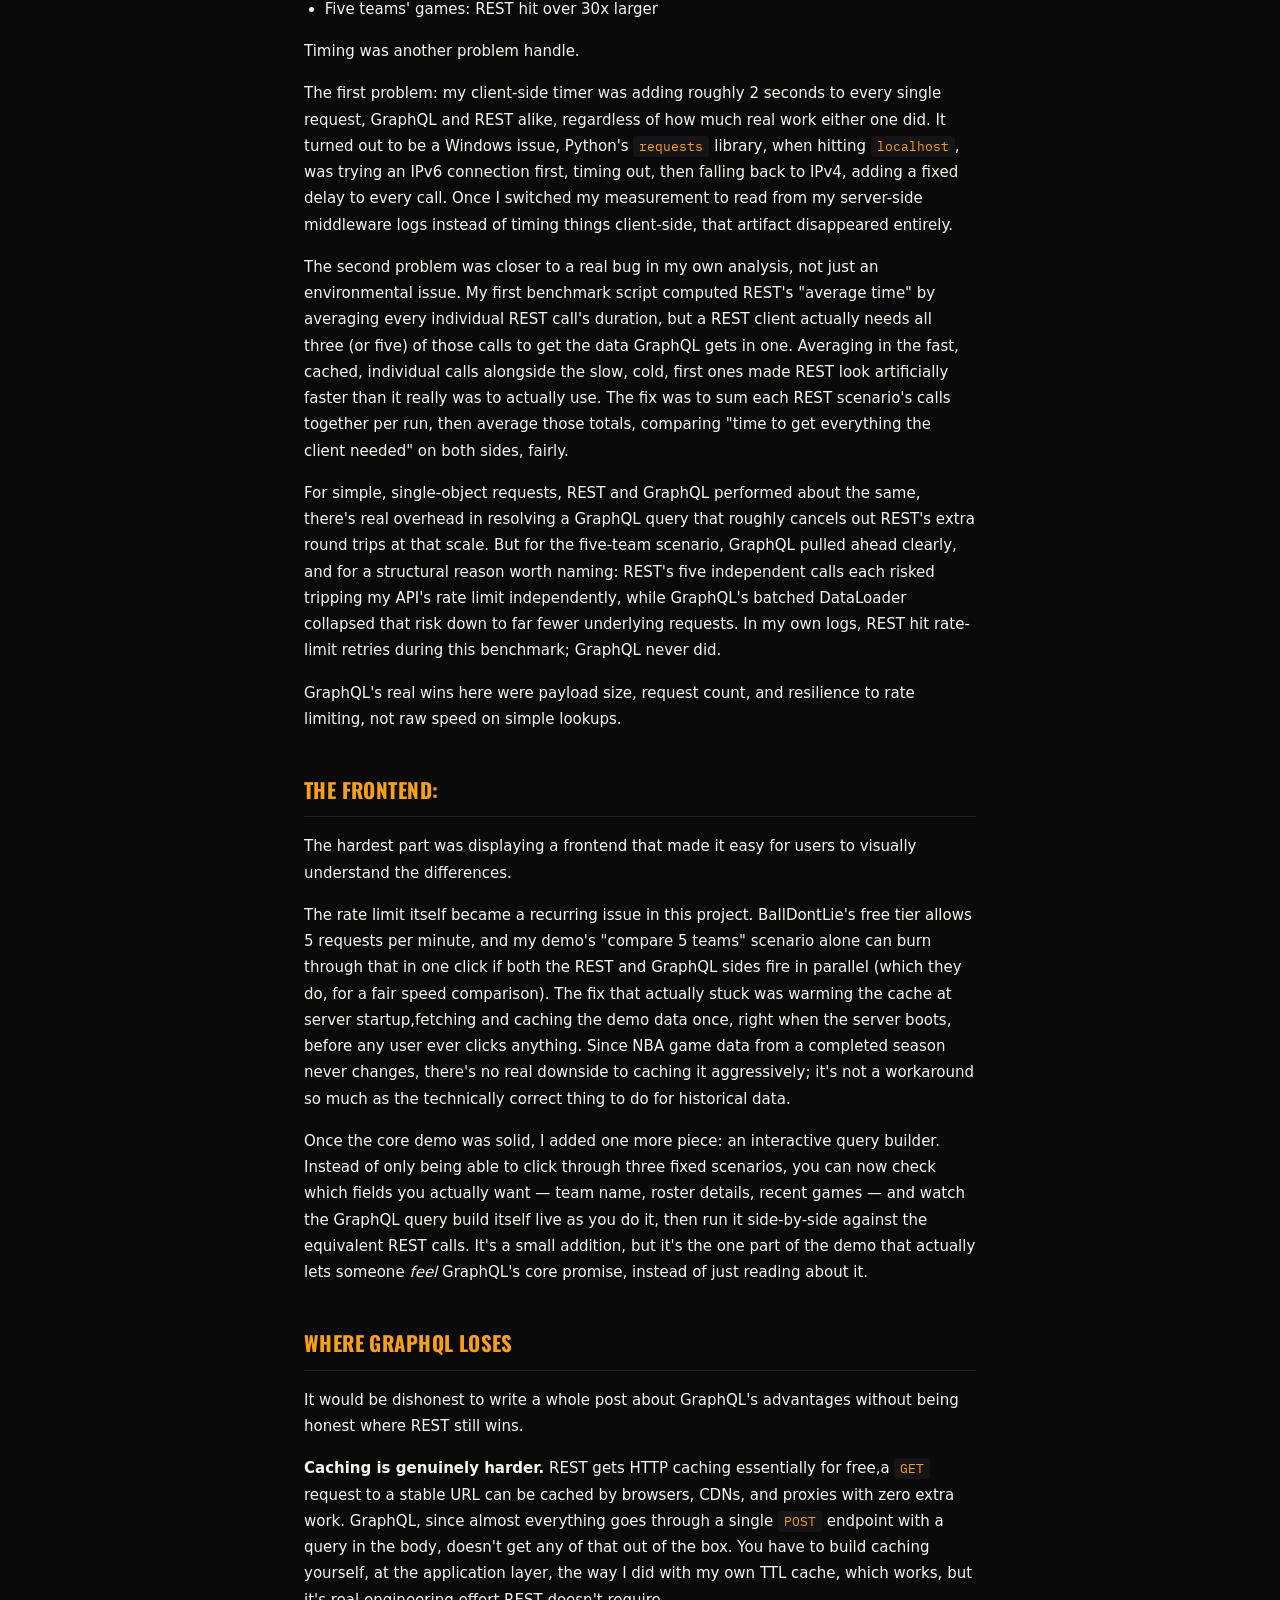
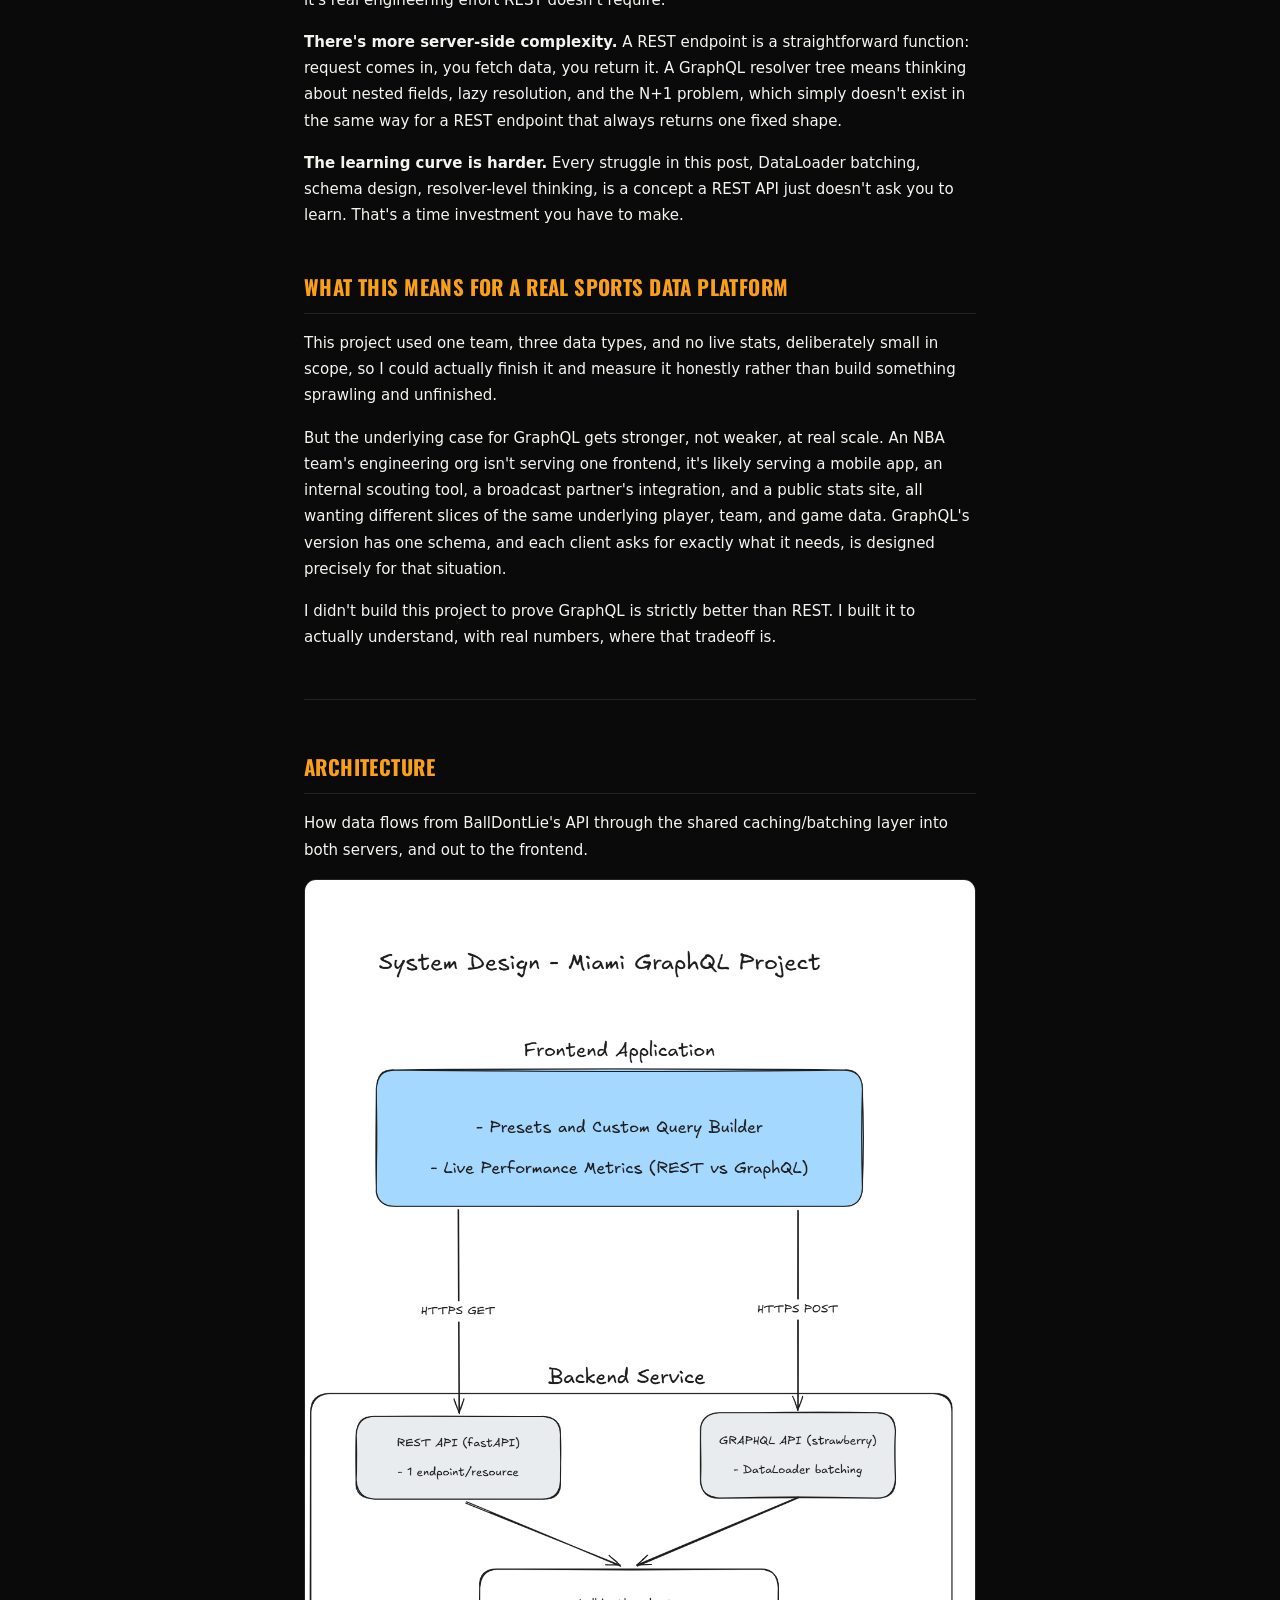
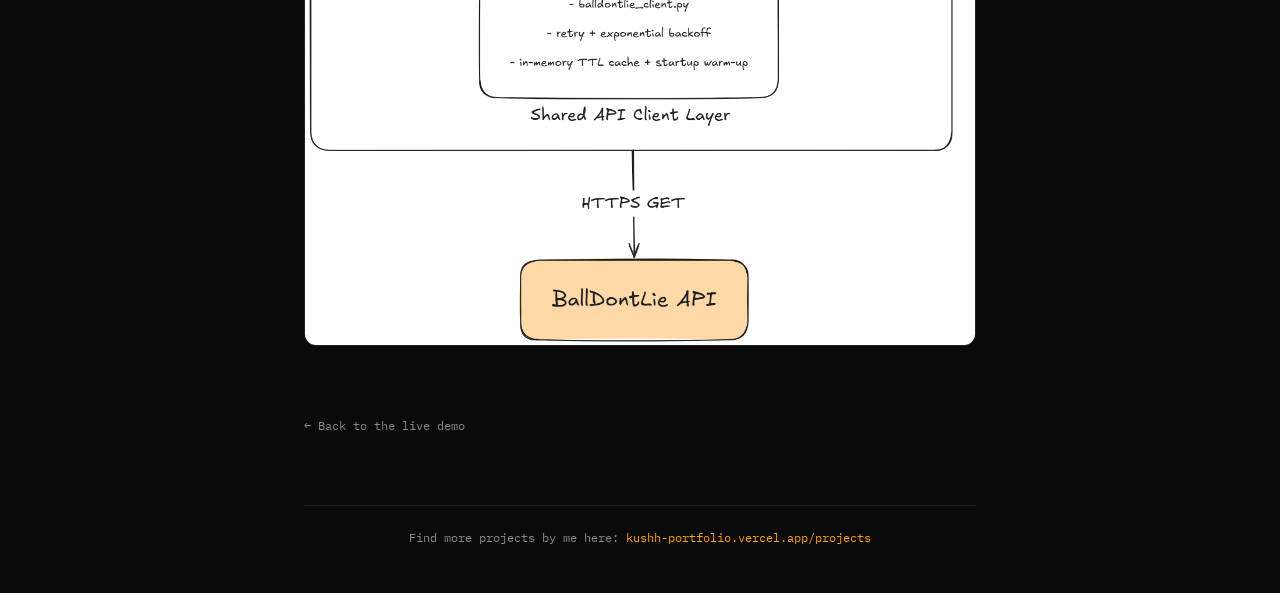
==== commit ff03229d: "added footer" ====
--- a/frontend/blog.html
+++ b/frontend/blog.html
@@ -4,6 +4,7 @@
 <meta charset="UTF-8" />
 <meta name="viewport" content="width=device-width, initial-scale=1.0" />
 <title>Building a GraphQL Layer Over NBA Data — Blog</title>
+<link rel="icon" type="image/svg+xml" href="favicon.svg" />
 <link rel="preconnect" href="https://fonts.googleapis.com">
 <link href="https://fonts.googleapis.com/css2?family=Oswald:wght@500;600;700&family=IBM+Plex+Mono:wght@400;500;600&display=swap" rel="stylesheet">
 <link rel="stylesheet" href="style.css" />
@@ -127,5 +128,9 @@
 
 <a href="index.html" class="back-link back-link-bottom">← Back to the live demo</a>
 
+<footer class="site-footer">
+  <p>Find more projects by me here: <a href="https://kushh-portfolio.vercel.app/projects" target="_blank" rel="noopener noreferrer">kushh-portfolio.vercel.app/projects</a></p>
+</footer>
+
 </body>
 </html>
--- a/frontend/style.css
+++ b/frontend/style.css
@@ -58,7 +58,6 @@
   margin: 0.6rem 0 0;
 }
 
-/* --- Mode toggle --- */
 .mode-toggle {
   display: flex;
   justify-content: center;
@@ -88,7 +87,6 @@
   cursor: not-allowed;
 }
 
-/* --- Preset scenario buttons --- */
 .scenario-select {
   display: flex;
   justify-content: center;
@@ -130,7 +128,6 @@
   cursor: not-allowed;
 }
 
-/* --- Query builder --- */
 .builder-panel {
   display: none;
   background: var(--panel);
@@ -264,7 +261,6 @@
   cursor: not-allowed;
 }
 
-/* --- Progress bar --- */
 .progress-track {
   height: 3px;
   background: var(--panel-border);
@@ -292,7 +288,6 @@
   100% { transform: translateX(400%); }
 }
 
-/* --- Matchup panels --- */
 .matchup {
   display: grid;
   grid-template-columns: 1fr auto 1fr;
@@ -431,13 +426,11 @@
   letter-spacing: 0.06em;
 }
 
-/* --- JSON syntax highlighting --- */
 .json-key { color: var(--heat-gold); }
 .json-string { color: #d7d7d2; }
 .json-number { color: var(--heat-red-bright); }
 .json-boolean, .json-null { color: var(--text-muted); font-style: italic; }
 
-/* --- Coming soon section --- */
 .coming-soon {
   margin-top: 2.5rem;
   padding-top: 2rem;
@@ -466,6 +459,14 @@
   border-radius: 12px;
   padding: 1.25rem;
   position: relative;
+  text-decoration: none;
+  color: inherit;
+  display: block;
+  transition: border-color 0.15s ease;
+}
+
+.coming-soon-card:hover {
+  border-color: var(--heat-gold);
 }
 
 .coming-soon-icon {
@@ -501,6 +502,11 @@
   padding: 3px 10px;
 }
 
+.coming-soon-single {
+  max-width: 480px;
+  margin: 0 auto;
+}
+
 .rate-limit-note {
   text-align: center;
   color: var(--text-muted);
@@ -508,7 +514,6 @@
   margin-top: 2rem;
 }
 
-/* --- Modal --- */
 .modal-overlay {
   display: none;
   position: fixed;
@@ -606,13 +611,25 @@
   to { opacity: 1; }
 }
 
-.coming-soon-card {
+.site-footer {
+  text-align: center;
+  margin-top: 3rem;
+  padding-top: 1.5rem;
+  border-top: 1px solid var(--panel-border);
+}
+
+.site-footer p {
+  font-family: var(--font-mono);
+  font-size: 12px;
+  color: var(--text-muted);
+  margin: 0;
+}
+
+.site-footer a {
+  color: var(--heat-gold);
   text-decoration: none;
-  color: inherit;
-  display: block;
-  transition: border-color 0.15s ease;
-}
-
-.coming-soon-card:hover {
-  border-color: var(--heat-gold);
+}
+
+.site-footer a:hover {
+  text-decoration: underline;
 }
